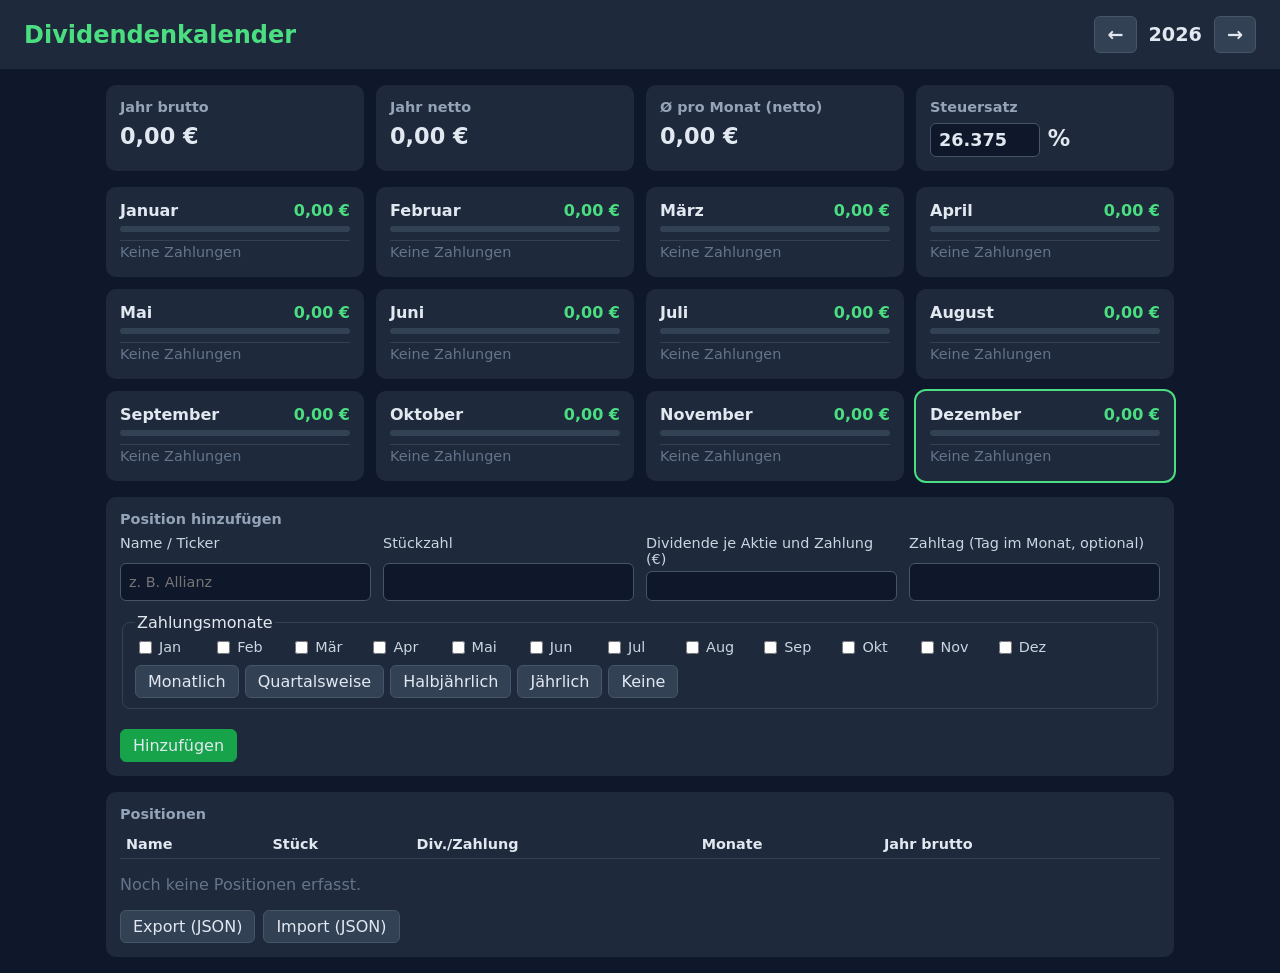
==== dividendenkalender/index.html @ 944919e8 "Add Dividendenkalender web app Co-Authored-By: Claude Opus 5.5 <noreply@anthropic.com> Claude-Sessio" ====
<!DOCTYPE html>
<html lang="de">
<head>
<meta charset="UTF-8">
<meta name="viewport" content="width=device-width, initial-scale=1.0">
<title>Dividendenkalender</title>
<link rel="stylesheet" href="style.css">
</head>
<body>
  <header>
    <h1>Dividendenkalender</h1>
    <div class="year-nav">
      <button id="prev-year" aria-label="Vorheriges Jahr">&larr;</button>
      <span id="year"></span>
      <button id="next-year" aria-label="Nächstes Jahr">&rarr;</button>
    </div>
  </header>

  <main>
    <section class="summary">
      <div class="stat"><h2>Jahr brutto</h2><p id="total-gross">0,00 €</p></div>
      <div class="stat"><h2>Jahr netto</h2><p id="total-net">0,00 €</p></div>
      <div class="stat"><h2>Ø pro Monat (netto)</h2><p id="avg-month">0,00 €</p></div>
      <div class="stat">
        <h2>Steuersatz</h2>
        <p><input id="tax-rate" type="number" min="0" max="100" step="0.01"> %</p>
      </div>
    </section>

    <section class="calendar" id="calendar"></section>

    <section class="panel">
      <h2 id="form-title">Position hinzufügen</h2>
      <form id="position-form">
        <input type="hidden" id="edit-id">
        <label>Name / Ticker
          <input id="name" required placeholder="z. B. Allianz">
        </label>
        <label>Stückzahl
          <input id="shares" type="number" min="0" step="any" required>
        </label>
        <label>Dividende je Aktie und Zahlung (€)
          <input id="dividend" type="number" min="0" step="any" required>
        </label>
        <label>Zahltag (Tag im Monat, optional)
          <input id="day" type="number" min="1" max="31">
        </label>
        <fieldset>
          <legend>Zahlungsmonate</legend>
          <div id="months" class="months"></div>
          <div class="presets">
            <button type="button" data-preset="1">Monatlich</button>
            <button type="button" data-preset="3">Quartalsweise</button>
            <button type="button" data-preset="6">Halbjährlich</button>
            <button type="button" data-preset="12">Jährlich</button>
            <button type="button" data-preset="0">Keine</button>
          </div>
        </fieldset>
        <div class="actions">
          <button type="submit" id="submit-btn">Hinzufügen</button>
          <button type="button" id="cancel-edit" hidden>Abbrechen</button>
        </div>
      </form>
    </section>

    <section class="panel">
      <h2>Positionen</h2>
      <table>
        <thead>
          <tr><th>Name</th><th>Stück</th><th>Div./Zahlung</th><th>Monate</th><th>Jahr brutto</th><th></th></tr>
        </thead>
        <tbody id="positions"></tbody>
      </table>
      <p id="empty" class="muted">Noch keine Positionen erfasst.</p>
      <div class="actions">
        <button id="export">Export (JSON)</button>
        <label class="file-btn">Import (JSON)<input id="import" type="file" accept="application/json" hidden></label>
      </div>
    </section>
  </main>

  <script src="script.js"></script>
</body>
</html>
---- dividendenkalender/style.css ----
* { box-sizing: border-box; }

body {
  margin: 0;
  font-family: system-ui, -apple-system, "Segoe UI", sans-serif;
  background: #0f172a;
  color: #e2e8f0;
}

header {
  display: flex;
  flex-wrap: wrap;
  justify-content: space-between;
  align-items: center;
  gap: 12px;
  padding: 16px 24px;
  background: #1e293b;
}

h1 { margin: 0; font-size: 1.5rem; color: #4ade80; }
h2 { margin: 0 0 8px; font-size: 0.9rem; color: #94a3b8; font-weight: 600; }

main { max-width: 1100px; margin: 0 auto; padding: 16px; display: grid; gap: 16px; }

button, .file-btn {
  background: #334155;
  color: inherit;
  border: 1px solid #475569;
  border-radius: 6px;
  padding: 6px 12px;
  font: inherit;
  cursor: pointer;
}
button:hover, .file-btn:hover { background: #475569; }
button[type="submit"] { background: #16a34a; border-color: #16a34a; }
button[type="submit"]:hover { background: #15803d; }

.year-nav { display: flex; align-items: center; gap: 12px; font-size: 1.2rem; font-weight: 600; }

.summary { display: grid; grid-template-columns: repeat(auto-fit, minmax(180px, 1fr)); gap: 12px; }
.stat, .panel, .month { background: #1e293b; border-radius: 10px; padding: 14px; }
.stat p { margin: 0; font-size: 1.4rem; font-weight: 700; }
.stat input { width: 110px; font-size: 1.1rem; }

.calendar { display: grid; grid-template-columns: repeat(auto-fill, minmax(240px, 1fr)); gap: 12px; }
.month h3 { margin: 0 0 6px; display: flex; justify-content: space-between; font-size: 1rem; }
.month h3 span { color: #4ade80; }
.month.current { outline: 2px solid #4ade80; }
.month ul { list-style: none; margin: 0; padding: 0; font-size: 0.9rem; }
.month li { display: flex; justify-content: space-between; gap: 8px; padding: 3px 0; border-top: 1px solid #334155; }
.month .bar { height: 6px; background: #334155; border-radius: 3px; margin-bottom: 8px; overflow: hidden; }
.month .bar div { height: 100%; background: #4ade80; }

form { display: grid; grid-template-columns: repeat(auto-fit, minmax(220px, 1fr)); gap: 12px; }
label { display: grid; gap: 4px; font-size: 0.9rem; color: #cbd5e1; }
input {
  background: #0f172a;
  color: inherit;
  border: 1px solid #475569;
  border-radius: 6px;
  padding: 6px 8px;
  font: inherit;
}
fieldset { grid-column: 1 / -1; border: 1px solid #334155; border-radius: 8px; }
.months { display: grid; grid-template-columns: repeat(auto-fill, minmax(70px, 1fr)); gap: 6px; }
.months label { display: flex; align-items: center; gap: 4px; }
.presets { margin-top: 8px; display: flex; flex-wrap: wrap; gap: 6px; }
.actions { grid-column: 1 / -1; display: flex; gap: 8px; margin-top: 8px; }

table { width: 100%; border-collapse: collapse; font-size: 0.9rem; }
th, td { text-align: left; padding: 6px; border-bottom: 1px solid #334155; }
td.num, th.num { text-align: right; }
.muted { color: #64748b; }

@media (max-width: 640px) {
  table thead { display: none; }
  table tr { display: grid; grid-template-columns: 1fr 1fr; padding: 6px 0; border-bottom: 1px solid #334155; }
  table td { border: none; }
}
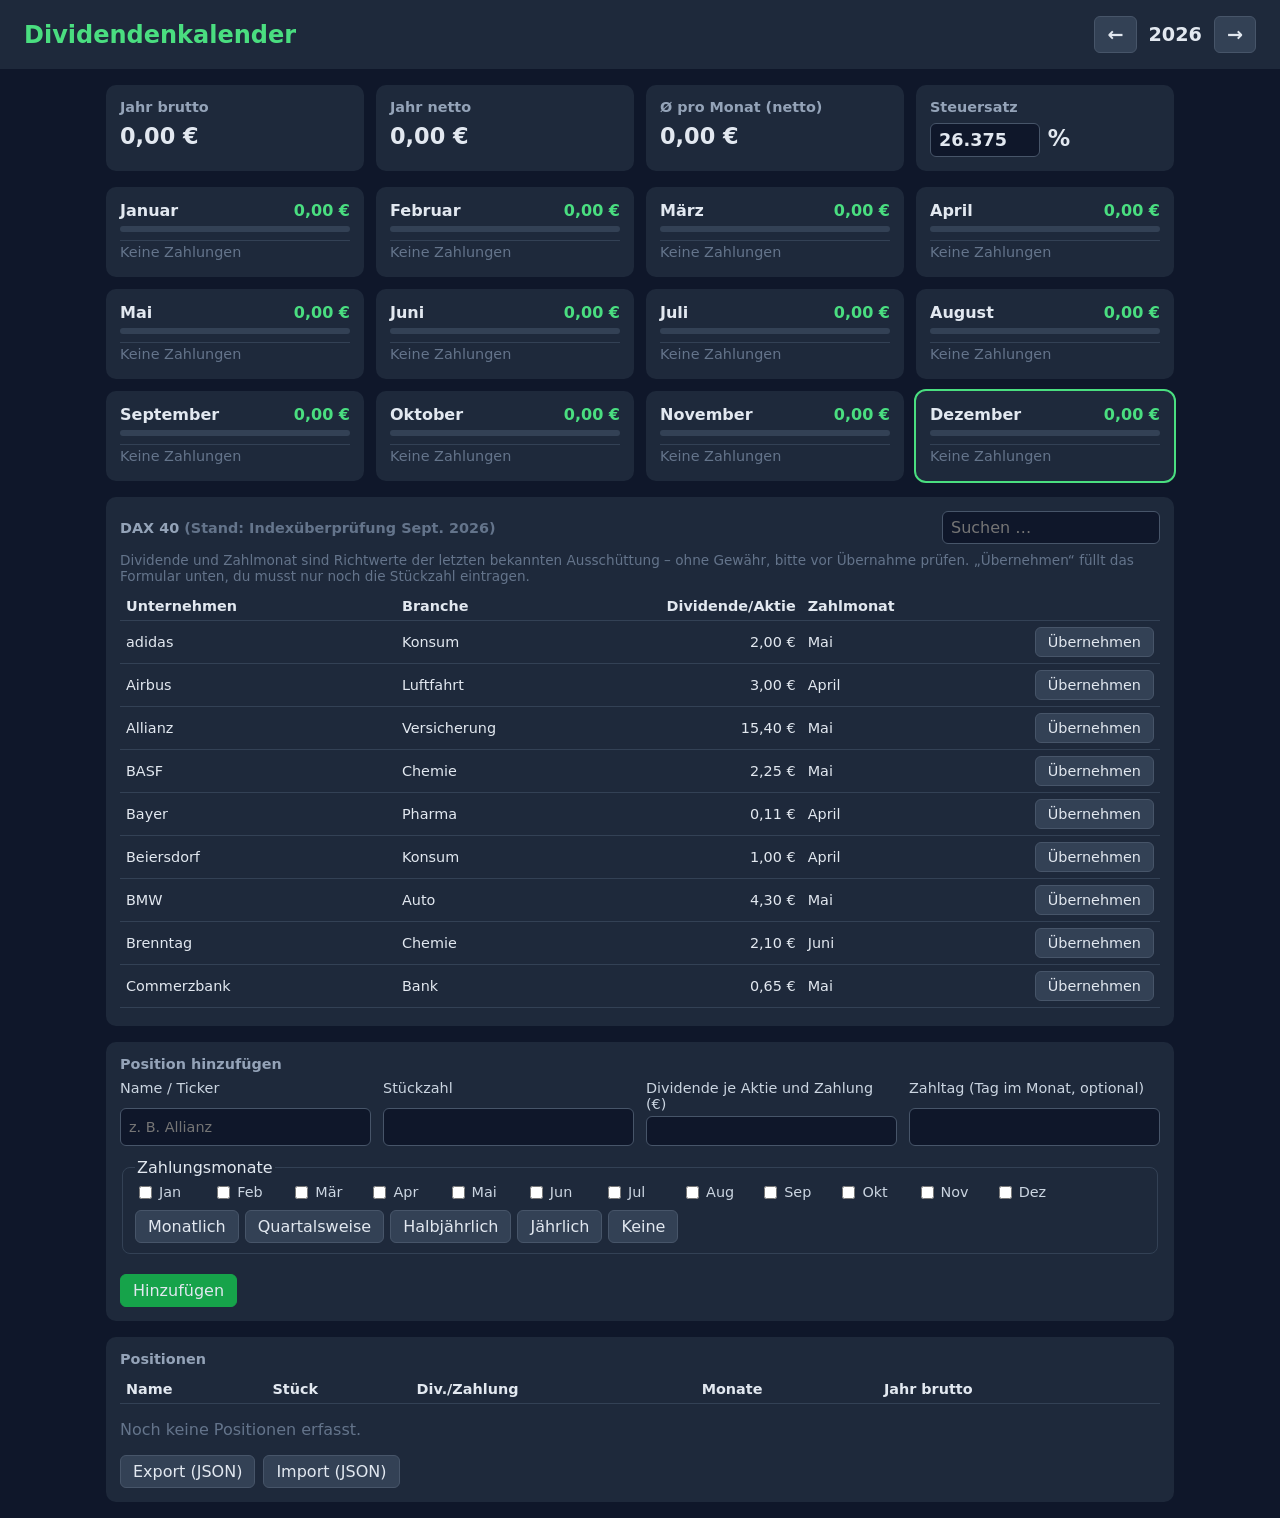
==== commit 17513aa8: "Add DAX 40 list to Dividendenkalender Co-Authored-By: Claude Opus 5.5 <noreply@anthropic.com> Claude" ====
--- a/dividendenkalender/index.html
+++ b/dividendenkalender/index.html
@@ -28,6 +28,23 @@
     </section>
 
     <section class="calendar" id="calendar"></section>
+
+    <section class="panel">
+      <div class="panel-head">
+        <h2>DAX 40 <span class="muted">(Stand: Indexüberprüfung Sept. 2026)</span></h2>
+        <input id="dax-filter" type="search" placeholder="Suchen …">
+      </div>
+      <p class="muted small">Dividende und Zahlmonat sind Richtwerte der letzten bekannten Ausschüttung – ohne Gewähr, bitte vor Übernahme prüfen.
+        „Übernehmen“ füllt das Formular unten, du musst nur noch die Stückzahl eintragen.</p>
+      <div class="table-wrap">
+        <table>
+          <thead>
+            <tr><th>Unternehmen</th><th>Branche</th><th class="num">Dividende/Aktie</th><th>Zahlmonat</th><th></th></tr>
+          </thead>
+          <tbody id="dax"></tbody>
+        </table>
+      </div>
+    </section>
 
     <section class="panel">
       <h2 id="form-title">Position hinzufügen</h2>
@@ -79,6 +96,7 @@
     </section>
   </main>
 
+  <script src="dax.js"></script>
   <script src="script.js"></script>
 </body>
 </html>
--- a/dividendenkalender/style.css
+++ b/dividendenkalender/style.css
@@ -71,6 +71,12 @@
 th, td { text-align: left; padding: 6px; border-bottom: 1px solid #334155; }
 td.num, th.num { text-align: right; }
 .muted { color: #64748b; }
+.small { font-size: 0.85rem; margin: 0 0 8px; }
+.panel-head { display: flex; flex-wrap: wrap; justify-content: space-between; align-items: center; gap: 8px; margin-bottom: 8px; }
+.panel-head h2 { margin: 0; }
+.table-wrap { max-height: 420px; overflow-y: auto; }
+.table-wrap thead th { position: sticky; top: 0; background: #1e293b; }
+.badge { font-size: 0.75rem; color: #4ade80; border: 1px solid #4ade80; border-radius: 4px; padding: 1px 5px; margin-left: 6px; }
 
 @media (max-width: 640px) {
   table thead { display: none; }
